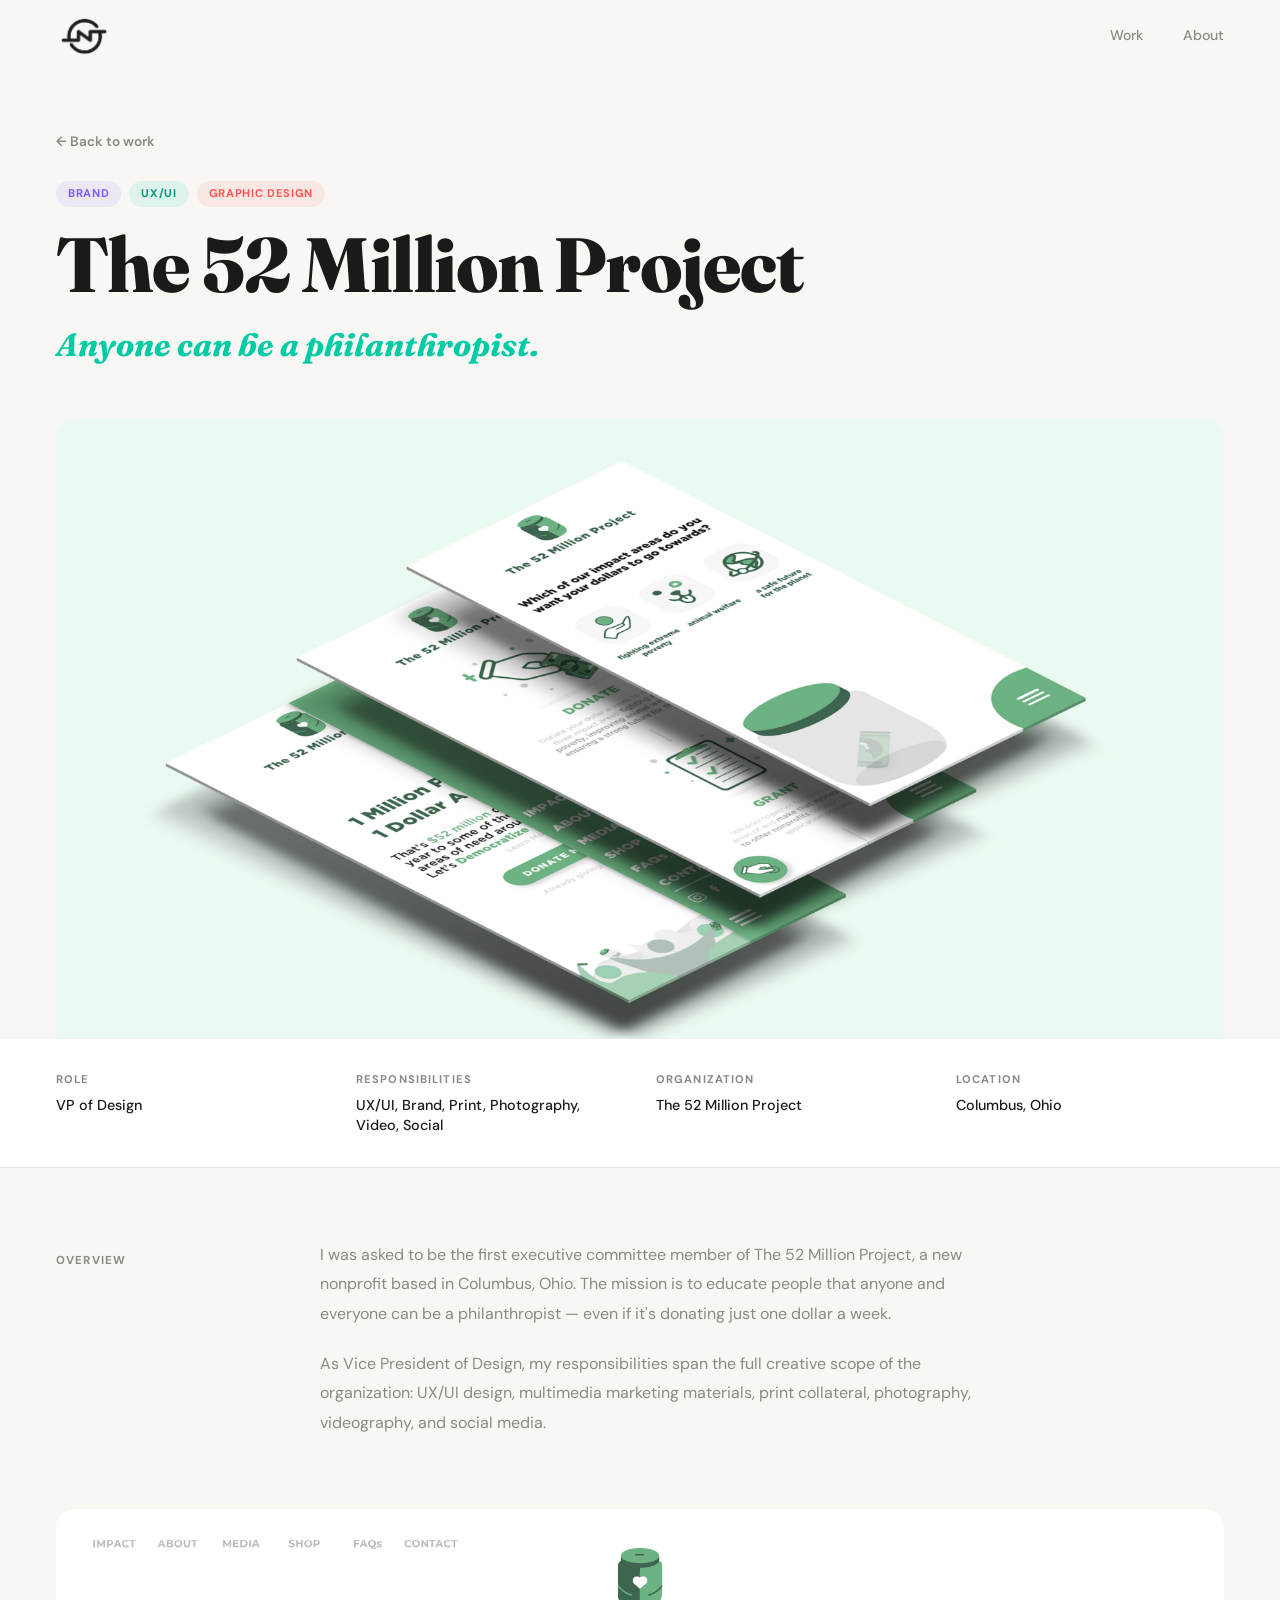
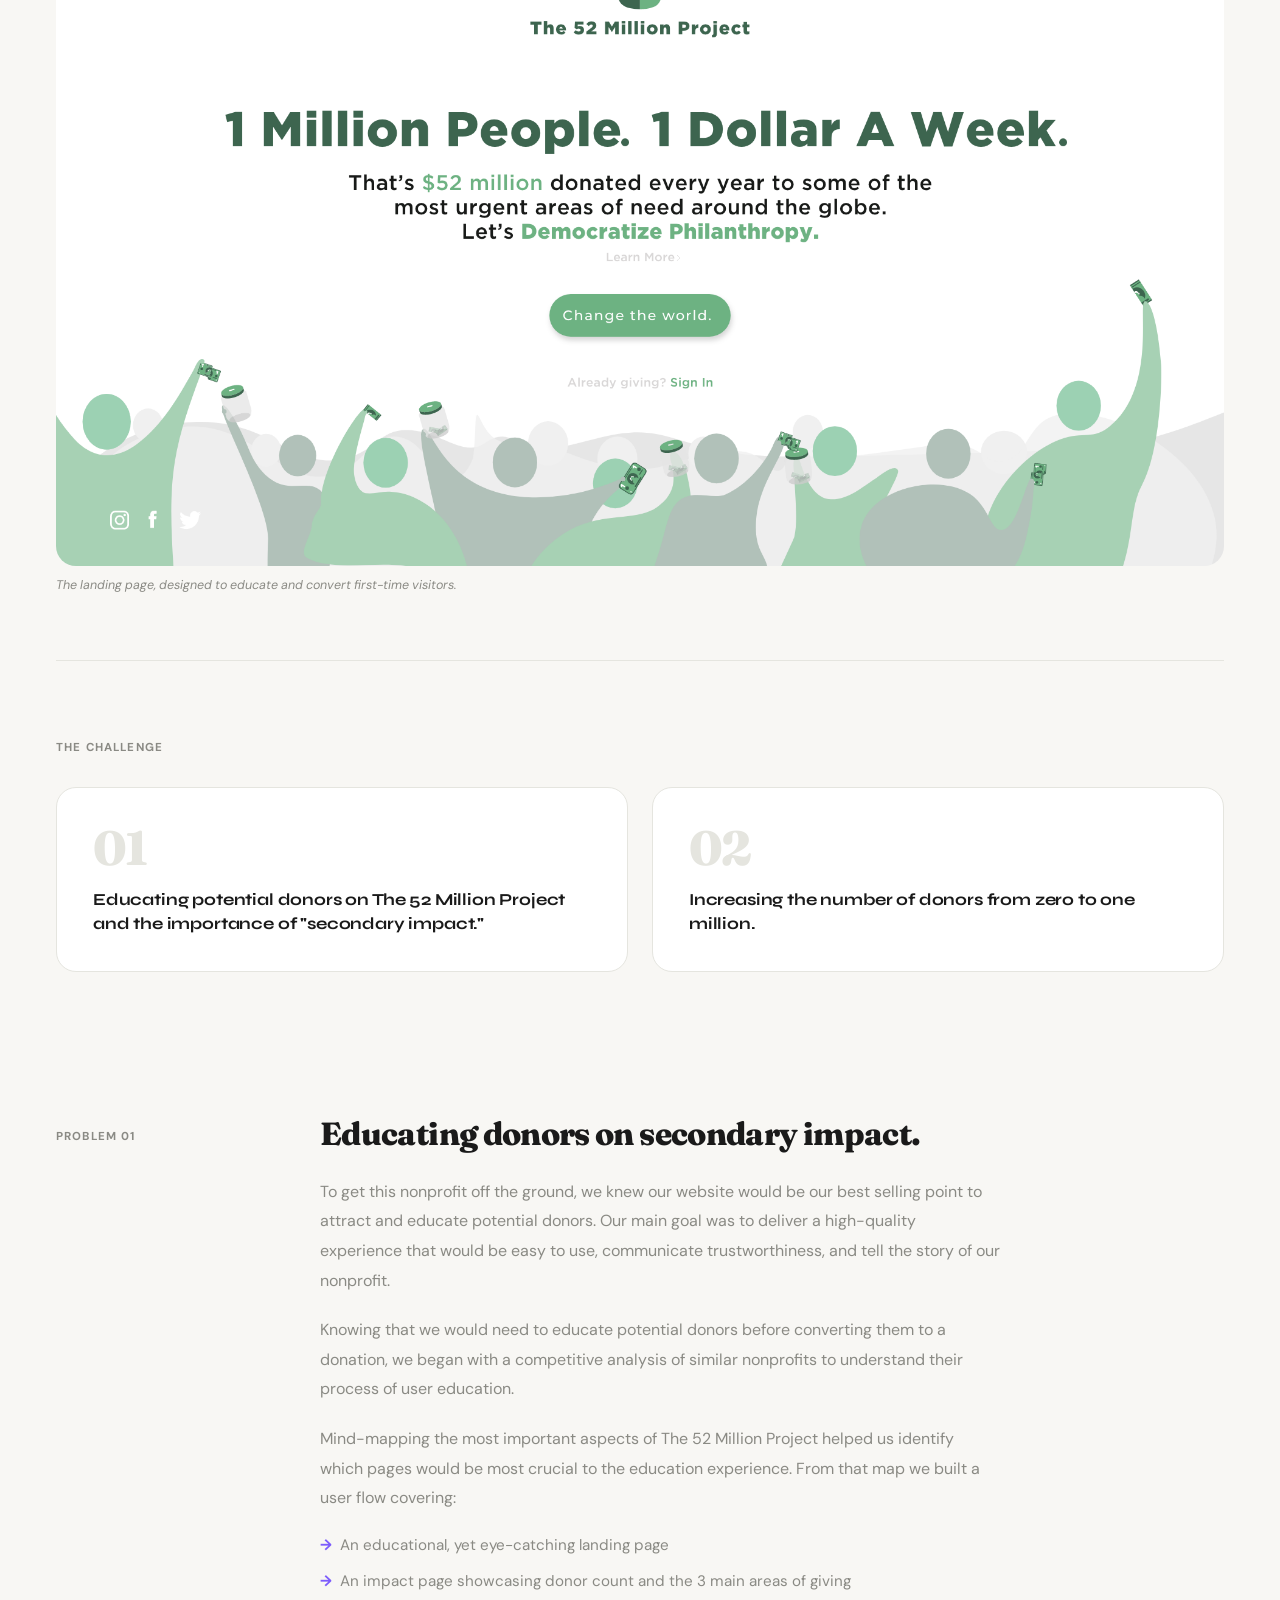
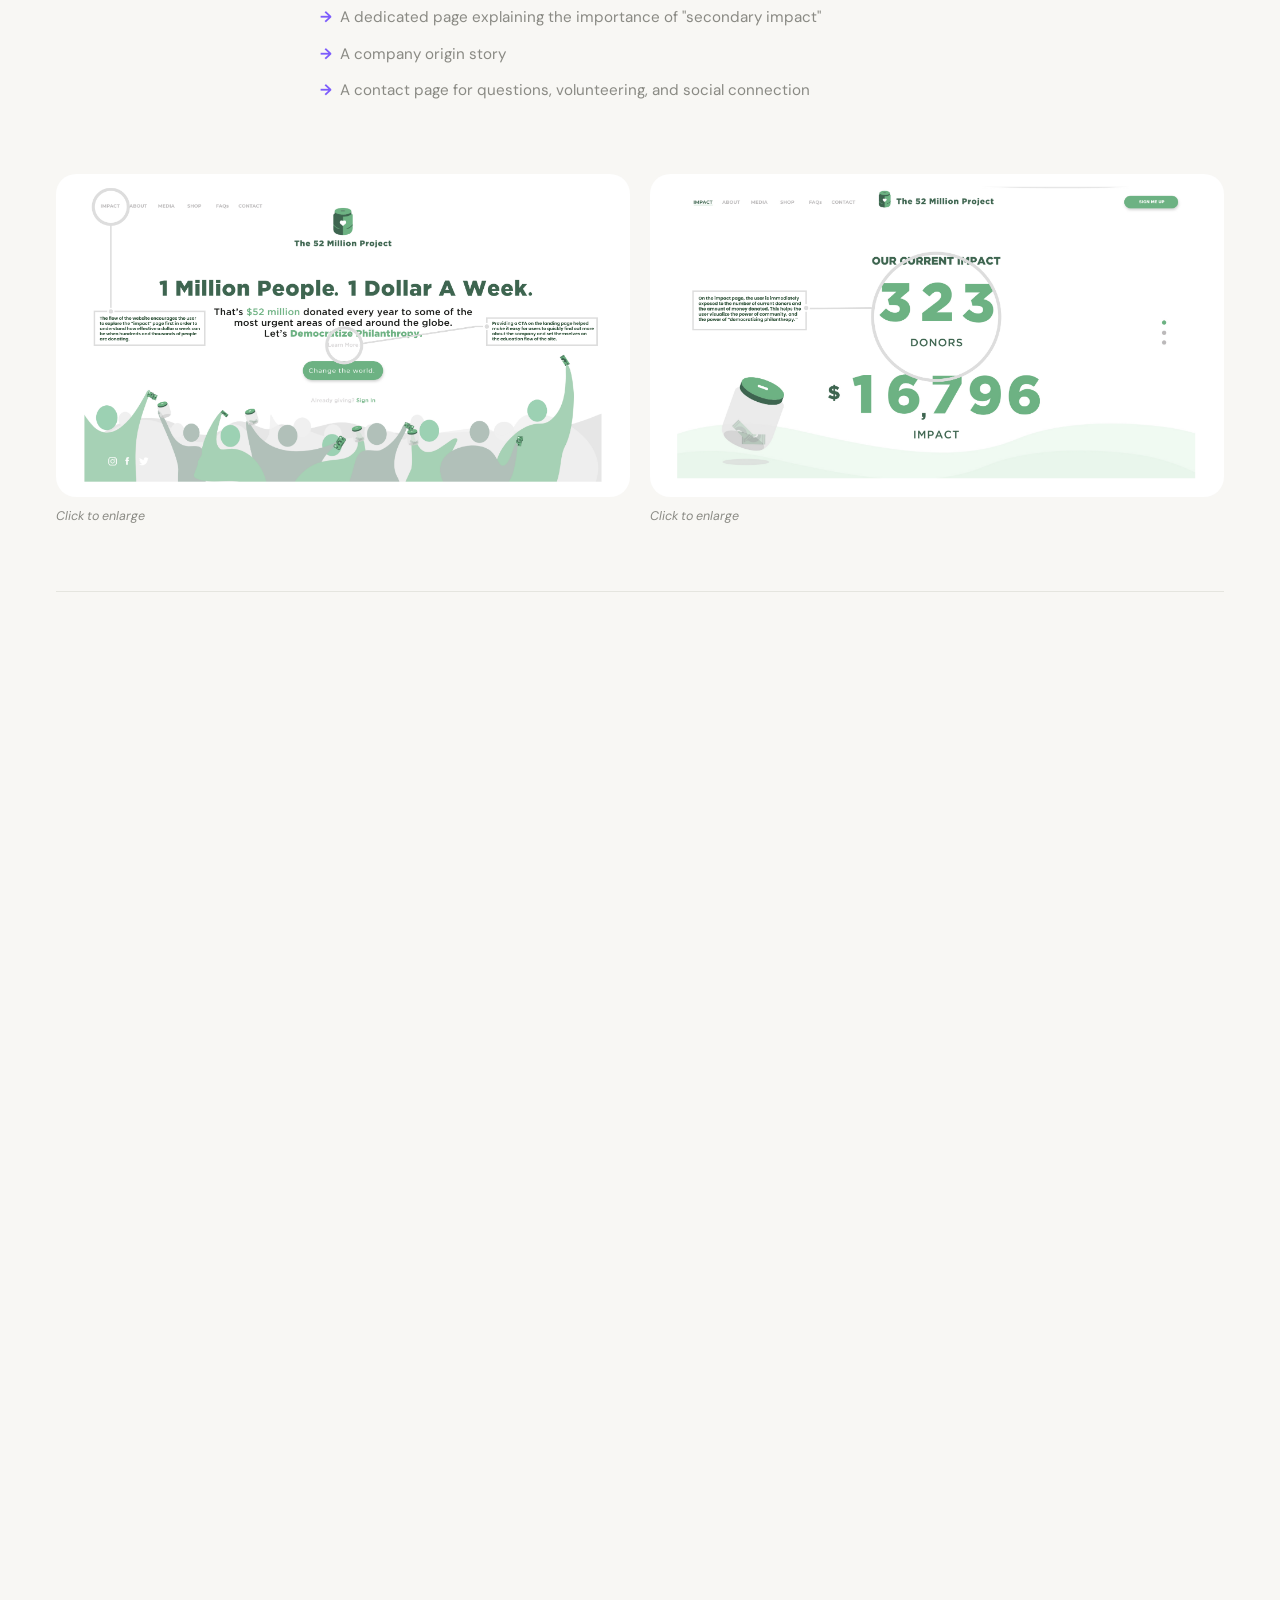
==== 52-million-project.html @ 4efad383 "Initial portfolio commit Co-Authored-By: Claude Sonnet 4.6 <noreply@anthropic.com>" ====
<!DOCTYPE html>
<html lang="en">
<head>
  <meta charset="UTF-8">
  <meta name="viewport" content="width=device-width, initial-scale=1.0">
  <title>The 52 Million Project — Nick Stewart</title>
  <link rel="preconnect" href="https://fonts.googleapis.com">
  <link rel="preconnect" href="https://fonts.gstatic.com" crossorigin>
  <link href="https://fonts.googleapis.com/css2?family=Fraunces:ital,opsz,wght@0,9..144,700;0,9..144,800;1,9..144,700;1,9..144,800&family=Syne:wght@400;600;700;800&family=DM+Sans:ital,opsz,wght@0,9..40,300;0,9..40,400;0,9..40,500;1,9..40,300&display=swap" rel="stylesheet">
  <link rel="stylesheet" href="style.css">
  <link rel="stylesheet" href="case-study.css">
</head>
<body>

  <!-- Navigation -->
  <nav class="nav" id="nav">
    <a href="index.html" class="nav-logo">
      <img src="images/logo.png" alt="Nick Stewart" class="nav-logo-img">
    </a>
    <div class="nav-links">
      <a href="index.html" class="nav-link">Work</a>
      <a href="about.html" class="nav-link">About</a>
    </div>
  </nav>

  <!-- Case Study Hero -->
  <section class="cs-hero">
    <div class="cs-hero-content reveal">
      <a href="index.html" class="cs-back">← Back to work</a>
      <div class="cs-tags">
        <span class="project-tag tag-purple">Brand</span>
        <span class="project-tag tag-mint">UX/UI</span>
        <span class="project-tag tag-coral">Graphic Design</span>
      </div>
      <h1 class="cs-title">The 52 Million Project</h1>
      <p class="cs-tagline">Anyone can be a philanthropist.</p>
    </div>
    <div class="cs-cover reveal">
      <img src="images/PerspectiveMockup52.jpg" alt="The 52 Million Project" class="cs-cover-img">
    </div>
  </section>

  <!-- Project Meta -->
  <section class="cs-meta reveal">
    <div class="cs-meta-grid">
      <div class="cs-meta-item">
        <span class="cs-meta-label">Role</span>
        <span class="cs-meta-value">VP of Design</span>
      </div>
      <div class="cs-meta-item">
        <span class="cs-meta-label">Responsibilities</span>
        <span class="cs-meta-value">UX/UI, Brand, Print, Photography, Video, Social</span>
      </div>
      <div class="cs-meta-item">
        <span class="cs-meta-label">Organization</span>
        <span class="cs-meta-value">The 52 Million Project</span>
      </div>
      <div class="cs-meta-item">
        <span class="cs-meta-label">Location</span>
        <span class="cs-meta-value">Columbus, Ohio</span>
      </div>
    </div>
  </section>

  <!-- Overview -->
  <section class="cs-section reveal">
    <div class="cs-section-inner cs-two-col">
      <div class="cs-col-label">
        <span class="cs-label">Overview</span>
      </div>
      <div class="cs-col-content">
        <p class="cs-body">
          I was asked to be the first executive committee member of The 52 Million Project, a new nonprofit based in Columbus, Ohio. The mission is to educate people that anyone and everyone can be a philanthropist — even if it's donating just one dollar a week.
        </p>
        <p class="cs-body">
          As Vice President of Design, my responsibilities span the full creative scope of the organization: UX/UI design, multimedia marketing materials, print collateral, photography, videography, and social media.
        </p>
      </div>
    </div>
  </section>

  <!-- Website landing page — full width -->
  <div class="cs-img-full reveal">
    <img src="images/52MPImages/LandingPage.png" alt="52 Million Project landing page">
    <p class="cs-img-caption">The landing page, designed to educate and convert first-time visitors.</p>
  </div>

  <div class="cs-divider"></div>

  <!-- The Challenge -->
  <section class="cs-section reveal">
    <div class="cs-section-inner">
      <span class="cs-label">The Challenge</span>
      <div class="cs-problems-grid">
        <div class="cs-problem-card">
          <span class="cs-problem-number">01</span>
          <h3 class="cs-problem-title">Educating potential donors on The 52 Million Project and the importance of "secondary impact."</h3>
        </div>
        <div class="cs-problem-card">
          <span class="cs-problem-number">02</span>
          <h3 class="cs-problem-title">Increasing the number of donors from zero to one million.</h3>
        </div>
      </div>
    </div>
  </section>

  <!-- Problem 01 -->
  <section class="cs-section reveal">
    <div class="cs-section-inner cs-two-col">
      <div class="cs-col-label">
        <span class="cs-label">Problem 01</span>
      </div>
      <div class="cs-col-content">
        <h2 class="cs-section-title">Educating donors on secondary impact.</h2>
        <p class="cs-body">
          To get this nonprofit off the ground, we knew our website would be our best selling point to attract and educate potential donors. Our main goal was to deliver a high-quality experience that would be easy to use, communicate trustworthiness, and tell the story of our nonprofit.
        </p>
        <p class="cs-body">
          Knowing that we would need to educate potential donors before converting them to a donation, we began with a competitive analysis of similar nonprofits to understand their process of user education.
        </p>
        <p class="cs-body">
          Mind-mapping the most important aspects of The 52 Million Project helped us identify which pages would be most crucial to the education experience. From that map we built a user flow covering:
        </p>
        <ul class="cs-list">
          <li>An educational, yet eye-catching landing page</li>
          <li>An impact page showcasing donor count and the 3 main areas of giving</li>
          <li>A dedicated page explaining the importance of "secondary impact"</li>
          <li>A company origin story</li>
          <li>A contact page for questions, volunteering, and social connection</li>
        </ul>
      </div>
    </div>
  </section>

  <!-- Problem 01 images — two up -->
  <div class="cs-img-two reveal">
    <div class="cs-img-wrap">
      <img src="images/52MPImages/Education-44.jpg" alt="Education page" class="zoomable">
      <p class="cs-img-caption">Click to enlarge</p>
    </div>
    <div class="cs-img-wrap">
      <img src="images/52MPImages/ImpactPageExplanation-45.jpg" alt="Impact page explanation" class="zoomable">
      <p class="cs-img-caption">Click to enlarge</p>
    </div>
  </div>

  <!-- Lightbox -->
  <div class="lightbox" id="lightbox">
    <button class="lightbox-close" id="lightboxClose">✕</button>
    <img class="lightbox-img" id="lightboxImg" src="" alt="">
  </div>

  <div class="cs-divider"></div>

  <!-- Problem 02 -->
  <section class="cs-section reveal">
    <div class="cs-section-inner cs-two-col">
      <div class="cs-col-label">
        <span class="cs-label">Problem 02</span>
      </div>
      <div class="cs-col-content">
        <h2 class="cs-section-title">Converting visitors into donors.</h2>
        <p class="cs-body">
          The main goal of The 52 Million Project is to have 1 million people donate $1 a week. With 0 donors and 52 million to go, the process of converting visitors had to be simple, quick, and painless.
        </p>
        <p class="cs-body">
          To ensure users always knew how to donate, we created a persistent call-to-action present on every page — keeping users one click or tap away from the donation flow at all times.
        </p>
        <p class="cs-body">
          Using prototypes I created in Adobe XD as a guide, the website was built in Webflow by our partner developer. Throughout the build, I worked closely with the developer — conducting periodic testing to confirm functionality and ensure the finished site stayed true to our vision and resembled the prototype as closely as possible.
        </p>
      </div>
    </div>
  </section>

  <!-- Mobile screens — three up -->
  <div class="cs-img-three reveal">
    <div class="cs-img-wrap">
      <img src="images/52MPImages/iPhone%20X-XS%20%E2%80%93%2018.png" alt="Mobile screen">
    </div>
    <div class="cs-img-wrap">
      <img src="images/52MPImages/iPhone%20X-XS%20%E2%80%93%2024.png" alt="Mobile screen">
    </div>
    <div class="cs-img-wrap">
      <img src="images/52MPImages/iPhone%20X-XS%20%E2%80%93%2028.png" alt="Mobile screen">
    </div>
  </div>

  <div class="cs-divider"></div>

  <!-- Social Media Section -->
  <section class="cs-section reveal">
    <div class="cs-section-inner cs-two-col">
      <div class="cs-col-label">
        <span class="cs-label">Social Media</span>
      </div>
      <div class="cs-col-content">
        <h2 class="cs-section-title">Building a brand presence.</h2>
        <p class="cs-body">
          Beyond the website, I developed a consistent visual language across all social media channels — creating graphics, photography direction, and templated posts that reinforced the mission and kept the brand recognizable across every touchpoint.
        </p>
      </div>
    </div>
  </section>

  <!-- Social grid -->
  <div class="cs-img-social reveal">
    <div class="cs-img-wrap"><img src="images/52MPImages/52MP%20Social-02.jpg" alt="Social post"></div>
    <div class="cs-img-wrap"><img src="images/52MPImages/52MP%20Social-03.jpg" alt="Social post"></div>
    <div class="cs-img-wrap"><img src="images/52MPImages/52MP%20Social-04.jpg" alt="Social post"></div>
    <div class="cs-img-wrap"><img src="images/52MPImages/52MP%20Social-05.jpg" alt="Social post"></div>
    <div class="cs-img-wrap"><img src="images/52MPImages/Social%20Graphics-32.jpg" alt="Social graphic"></div>
    <div class="cs-img-wrap"><img src="images/52MPImages/Social%20Graphics-33.jpg" alt="Social graphic"></div>
    <div class="cs-img-wrap"><img src="images/52MPImages/SocialPosts-39.jpg" alt="Social post"></div>
    <div class="cs-img-wrap"><img src="images/52MPImages/SocialPosts-40.jpg" alt="Social post"></div>
    <div class="cs-img-wrap"><img src="images/52MPImages/SocialMedia-49.jpg" alt="Social media"></div>
  </div>

  <!-- Next Project -->
  <section class="cs-next reveal">
    <span class="cs-label">Next Project</span>
    <a href="index.html" class="cs-next-link">
      Back to all work <span class="cs-next-arrow">→</span>
    </a>
  </section>

  <script src="script.js"></script>
  <script>
    const lightbox = document.getElementById('lightbox');
    const lightboxImg = document.getElementById('lightboxImg');

    document.querySelectorAll('.zoomable').forEach(img => {
      img.addEventListener('click', () => {
        lightboxImg.src = img.src;
        lightboxImg.alt = img.alt;
        lightbox.classList.add('active');
        document.body.style.overflow = 'hidden';
      });
    });

    function closeLightbox() {
      lightbox.classList.remove('active');
      document.body.style.overflow = '';
    }

    document.getElementById('lightboxClose').addEventListener('click', closeLightbox);
    lightbox.addEventListener('click', (e) => {
      if (e.target === lightbox) closeLightbox();
    });
    document.addEventListener('keydown', (e) => {
      if (e.key === 'Escape') closeLightbox();
    });
  </script>
</body>
</html>
---- style.css ----
/* ===========================
   DESIGN TOKENS
=========================== */
:root {
  --bg: #F8F7F4;
  --surface: #FFFFFF;
  --text: #1A1A1A;
  --text-muted: #8A8A84;
  --coral: #FF5757;
  --purple: #7C5CFC;
  --mint: #00CBA4;
  --yellow: #FFD93D;
  --border: #E5E5DF;

  --font-display: 'Syne', sans-serif;
  --font-body: 'DM Sans', sans-serif;

  --radius: 20px;
  --radius-sm: 10px;
  --nav-height: 72px;
  --transition: 0.3s cubic-bezier(0.4, 0, 0.2, 1);
}

/* ===========================
   RESET & BASE
=========================== */
*, *::before, *::after {
  box-sizing: border-box;
  margin: 0;
  padding: 0;
}

html { scroll-behavior: smooth; }

body {
  font-family: var(--font-body);
  background: var(--bg);
  color: var(--text);
  line-height: 1.6;
  -webkit-font-smoothing: antialiased;
}

a { text-decoration: none; color: inherit; }

/* ===========================
   NAVIGATION
=========================== */
.nav {
  position: fixed;
  top: 0;
  left: 0;
  right: 0;
  height: var(--nav-height);
  display: flex;
  align-items: center;
  justify-content: space-between;
  padding: 0 56px;
  z-index: 100;
  transition: var(--transition);
}

.nav.scrolled {
  background: rgba(248, 247, 244, 0.92);
  backdrop-filter: blur(12px);
  -webkit-backdrop-filter: blur(12px);
  border-bottom: 1px solid var(--border);
}

.nav-logo {
  display: flex;
  align-items: center;
  transition: opacity var(--transition);
}

.nav-logo:hover { opacity: 0.75; }

.nav-logo-img {
  height: 48px;
  width: auto;
  display: block;
}

.nav-links { display: flex; gap: 40px; }

.nav-link {
  font-size: 0.88rem;
  font-weight: 500;
  color: var(--text-muted);
  transition: color var(--transition);
  position: relative;
  padding-bottom: 2px;
}

.nav-link::after {
  content: '';
  position: absolute;
  bottom: -4px;
  left: 0;
  width: 0;
  height: 2px;
  background: var(--purple);
  border-radius: 2px;
  transition: width var(--transition);
}

.nav-link:hover,
.nav-link.active { color: var(--text); }

.nav-link:hover::after,
.nav-link.active::after { width: 100%; }

/* ===========================
   HERO — INDEX
=========================== */
.hero {
  min-height: 100vh;
  display: flex;
  flex-direction: column;
  justify-content: center;
  padding: calc(var(--nav-height) + 48px) 56px 80px;
  max-width: 1280px;
  margin: 0 auto;
}

.hero-badge {
  display: inline-flex;
  align-items: center;
  gap: 8px;
  font-size: 0.82rem;
  font-weight: 500;
  color: var(--text-muted);
  margin-bottom: 36px;
  padding: 8px 18px;
  background: var(--surface);
  border: 1px solid var(--border);
  border-radius: 100px;
  width: fit-content;
}

.badge-dot {
  width: 8px;
  height: 8px;
  border-radius: 50%;
  background: var(--mint);
  box-shadow: 0 0 0 3px rgba(0, 203, 164, 0.2);
  animation: pulse-dot 2.5s ease-in-out infinite;
}

@keyframes pulse-dot {
  0%, 100% { box-shadow: 0 0 0 3px rgba(0, 203, 164, 0.2); }
  50% { box-shadow: 0 0 0 7px rgba(0, 203, 164, 0.08); }
}

.hero-title {
  font-family: 'Fraunces', serif;
  font-size: clamp(58px, 9.5vw, 128px);
  font-weight: 800;
  line-height: 1.0;
  letter-spacing: 0.01em;
  margin-bottom: 32px;
}

.hero-title em {
  font-style: italic;
}

.hero-title .highlight,
.about-title .highlight {
  position: relative;
  display: inline-block;
  background: linear-gradient(90deg, #FF5757, #FF9500, #FFD93D, #00CBA4, #7C5CFC, #FF5757);
  -webkit-background-clip: text;
  -webkit-text-fill-color: transparent;
  background-clip: text;
}

.hero-title .highlight::after,
.about-title .highlight::after {
  content: '';
  position: absolute;
  bottom: 0;
  left: -6px;
  right: -6px;
  height: 32%;
  background: rgba(255, 255, 255, 0.55);
  z-index: 1;
  border-radius: 3px;
}

.hero-sub {
  font-size: clamp(1.05rem, 1.6vw, 1.3rem);
  color: var(--text-muted);
  font-weight: 500;
  line-height: 1.7;
  margin-bottom: 52px;
  max-width: 440px;
}

.hero-cta {
  display: inline-flex;
  align-items: center;
  gap: 10px;
  font-size: 0.95rem;
  font-weight: 600;
  color: var(--text);
  padding: 15px 32px;
  background: var(--surface);
  border: 1.5px solid var(--border);
  border-radius: 100px;
  transition: all var(--transition);
  width: fit-content;
}

.hero-cta:hover {
  background: var(--text);
  color: var(--bg);
  border-color: var(--text);
  transform: translateY(-2px);
  box-shadow: 0 12px 32px rgba(26, 26, 26, 0.15);
}

/* ===========================
   WORK SECTION
=========================== */
.work {
  padding: 40px 56px 120px;
  max-width: 1280px;
  margin: 0 auto;
}

.section-header {
  display: flex;
  align-items: center;
  justify-content: space-between;
  margin-bottom: 48px;
  flex-wrap: wrap;
  gap: 20px;
}

.section-title {
  font-family: var(--font-display);
  font-size: 1.9rem;
  font-weight: 700;
  letter-spacing: -0.025em;
}

.filter-tabs { display: flex; gap: 8px; flex-wrap: wrap; }

.filter-btn {
  padding: 7px 20px;
  border: 1.5px solid var(--border);
  border-radius: 100px;
  background: none;
  font-family: var(--font-body);
  font-size: 0.82rem;
  font-weight: 500;
  color: var(--text-muted);
  cursor: pointer;
  transition: all var(--transition);
}

.filter-btn:hover {
  border-color: var(--text);
  color: var(--text);
}

.filter-btn.active {
  background: var(--text);
  border-color: var(--text);
  color: var(--bg);
}

/* ===========================
   PROJECT GRID
=========================== */
.projects-grid {
  display: grid;
  grid-template-columns: repeat(12, 1fr);
  gap: 24px;
}

.project-card {
  grid-column: span 5;
  border-radius: var(--radius);
  overflow: hidden;
  background: var(--surface);
  border: 1px solid var(--border);
  cursor: pointer;
  transition: transform var(--transition), box-shadow var(--transition);
}

.project-card.featured { grid-column: span 7; }

.project-card:nth-child(4) { grid-column: span 7; }
.project-card:nth-child(3) { grid-column: span 5; }

.project-card:hover {
  transform: translateY(-6px);
  box-shadow: 0 20px 56px rgba(0, 0, 0, 0.09);
}

.project-img {
  width: 100%;
  aspect-ratio: 16 / 10;
  display: flex;
  align-items: center;
  justify-content: center;
  overflow: hidden;
  position: relative;
}

.project-card.featured .project-img,
.project-card:nth-child(4) .project-img { aspect-ratio: 16 / 9; }

.project-placeholder-text {
  font-family: var(--font-display);
  font-weight: 700;
  font-size: 1.2rem;
  color: rgba(255, 255, 255, 0.35);
  letter-spacing: -0.02em;
  user-select: none;
}

.project-info { padding: 24px 28px 28px; }

.project-meta {
  display: flex;
  align-items: center;
  justify-content: space-between;
  margin-bottom: 12px;
}

.project-tag {
  font-size: 0.7rem;
  font-weight: 700;
  letter-spacing: 0.06em;
  text-transform: uppercase;
  padding: 4px 12px;
  border-radius: 100px;
}

.tag-purple { background: rgba(124, 92, 252, 0.1); color: var(--purple); }
.tag-mint   { background: rgba(0, 203, 164, 0.1);  color: #009977; }
.tag-coral  { background: rgba(255, 87, 87, 0.1);  color: var(--coral); }
.tag-yellow { background: rgba(255, 217, 61, 0.15); color: #9A7000; }

.project-tags { display: flex; gap: 6px; flex-wrap: wrap; }

.project-img-link { display: block; }
.project-img-link .project-img { transition: opacity var(--transition); }
.project-img-link:hover .project-img { opacity: 0.92; }

.project-year {
  font-size: 0.78rem;
  color: var(--text-muted);
}

.project-title {
  font-family: var(--font-display);
  font-size: 1.1rem;
  font-weight: 700;
  letter-spacing: -0.02em;
  margin-bottom: 8px;
  line-height: 1.3;
}

.project-desc {
  font-size: 0.88rem;
  color: var(--text-muted);
  line-height: 1.65;
  margin-bottom: 20px;
}

.project-link {
  font-size: 0.82rem;
  font-weight: 700;
  color: var(--purple);
  letter-spacing: 0.01em;
  transition: letter-spacing var(--transition);
}

.project-card:hover .project-link { letter-spacing: 0.04em; }

/* Hidden cards */
.project-card.hidden {
  display: none;
}

/* ===========================
   INDEX FOOTER
=========================== */
.footer {
  text-align: center;
  padding: 80px 56px 100px;
  border-top: 1px solid var(--border);
}

.footer-text {
  font-family: var(--font-display);
  font-size: clamp(28px, 4vw, 52px);
  font-weight: 800;
  letter-spacing: -0.03em;
  margin-bottom: 28px;
}

.footer-cta {
  display: inline-flex;
  align-items: center;
  gap: 8px;
  font-size: 0.95rem;
  font-weight: 600;
  color: var(--bg);
  background: var(--text);
  padding: 16px 36px;
  border-radius: 100px;
  transition: all var(--transition);
}

.footer-cta:hover {
  background: var(--purple);
  transform: translateY(-2px);
  box-shadow: 0 12px 32px rgba(124, 92, 252, 0.28);
}

/* ===========================
   ABOUT PAGE — HERO
=========================== */
.about-hero {
  min-height: 100vh;
  display: grid;
  grid-template-columns: 1fr 1fr;
  align-items: center;
  gap: 64px;
  padding: calc(var(--nav-height) + 48px) 56px 80px;
  max-width: 1280px;
  margin: 0 auto;
}

.about-greeting {
  display: inline-block;
  font-size: 0.82rem;
  font-weight: 600;
  letter-spacing: 0.1em;
  text-transform: uppercase;
  color: var(--purple);
  margin-bottom: 20px;
}

.about-title {
  font-family: 'Fraunces', serif;
  font-size: clamp(40px, 5.5vw, 72px);
  font-weight: 800;
  line-height: 1.05;
  letter-spacing: 0.01em;
  margin-bottom: 28px;
}

.about-title em {
  font-style: italic;
}

.about-bio {
  font-size: 1.05rem;
  color: var(--text-muted);
  line-height: 1.8;
  font-weight: 300;
  max-width: 480px;
  margin-bottom: 36px;
}

.about-bio strong { color: var(--text); font-weight: 500; }

.about-cta-group { display: flex; gap: 12px; flex-wrap: wrap; }

.btn-primary {
  display: inline-flex;
  align-items: center;
  gap: 8px;
  padding: 14px 30px;
  background: var(--text);
  color: var(--bg);
  border-radius: 100px;
  font-size: 0.9rem;
  font-weight: 600;
  transition: all var(--transition);
}

.btn-primary:hover {
  background: var(--purple);
  transform: translateY(-2px);
  box-shadow: 0 10px 28px rgba(124, 92, 252, 0.28);
}

.btn-secondary {
  display: inline-flex;
  align-items: center;
  gap: 8px;
  padding: 14px 30px;
  background: none;
  color: var(--text);
  border: 1.5px solid var(--border);
  border-radius: 100px;
  font-size: 0.9rem;
  font-weight: 600;
  transition: all var(--transition);
}

.btn-secondary:hover {
  border-color: var(--text);
  transform: translateY(-2px);
}

/* Photo */
.about-photo-wrap {
  display: flex;
  justify-content: center;
  align-items: center;
}

.photo-frame {
  width: 100%;
  max-width: 420px;
  aspect-ratio: 4 / 5;
  border-radius: 28px;
  background: linear-gradient(135deg, #7C5CFC 0%, #FF5757 50%, #FFD93D 100%);
  display: flex;
  align-items: flex-end;
  justify-content: center;
  overflow: hidden;
  position: relative;
}

.headshot-img {
  width: 100%;
  height: 100%;
  object-fit: cover;
  object-position: top;
  display: block;
}

/* ===========================
   ABOUT — DETAILS
=========================== */
.about-details {
  padding: 0 56px 80px;
  max-width: 1280px;
  margin: 0 auto;
  display: grid;
  grid-template-columns: 1fr 1fr;
  gap: 64px;
  align-items: start;
}

.about-section-label {
  font-size: 0.75rem;
  font-weight: 700;
  letter-spacing: 0.1em;
  text-transform: uppercase;
  color: var(--text-muted);
  margin-bottom: 24px;
}

.skill-group { margin-bottom: 32px; }

.skill-group-name {
  font-family: var(--font-display);
  font-size: 0.9rem;
  font-weight: 700;
  margin-bottom: 12px;
  letter-spacing: -0.01em;
}

.skill-tags {
  display: flex;
  flex-wrap: wrap;
  gap: 8px;
}

.skill-tag {
  padding: 6px 14px;
  background: var(--surface);
  border: 1px solid var(--border);
  border-radius: 100px;
  font-size: 0.82rem;
  font-weight: 500;
  color: var(--text-muted);
  transition: all var(--transition);
}

.skill-tag:hover {
  border-color: var(--purple);
  color: var(--purple);
  background: rgba(124, 92, 252, 0.06);
}

/* Stats */
.stats-grid {
  display: grid;
  grid-template-columns: 1fr 1fr;
  gap: 16px;
  margin-bottom: 40px;
}

.stat-card {
  background: var(--surface);
  border: 1px solid var(--border);
  border-radius: var(--radius-sm);
  padding: 20px 22px;
}

.stat-number {
  font-family: var(--font-display);
  font-size: 2.2rem;
  font-weight: 800;
  letter-spacing: -0.04em;
  line-height: 1;
  margin-bottom: 4px;
}

.stat-label {
  font-size: 0.78rem;
  color: var(--text-muted);
  font-weight: 400;
}

.stat-card:nth-child(1) .stat-number { color: var(--purple); }
.stat-card:nth-child(2) .stat-number { color: var(--coral); }
.stat-card:nth-child(3) .stat-number { color: var(--mint); }
.stat-card:nth-child(4) .stat-number { color: #9A7000; }

/* ===========================
   CONTACT SECTION
=========================== */
.contact-section {
  padding: 80px 56px 100px;
  max-width: 1280px;
  margin: 0 auto;
  border-top: 1px solid var(--border);
}

.contact-inner {
  display: grid;
  grid-template-columns: 1fr 1fr;
  gap: 64px;
  align-items: center;
}

.contact-heading {
  font-family: var(--font-display);
  font-size: clamp(36px, 5vw, 64px);
  font-weight: 800;
  letter-spacing: -0.03em;
  line-height: 1.05;
  margin-bottom: 16px;
}

.contact-heading em {
  font-style: italic;
  color: var(--mint);
}

.contact-sub {
  font-size: 1rem;
  color: var(--text-muted);
  line-height: 1.7;
  font-weight: 300;
}

.contact-links { display: flex; flex-direction: column; gap: 12px; }

.contact-link {
  display: flex;
  align-items: center;
  justify-content: space-between;
  padding: 18px 24px;
  background: var(--surface);
  border: 1px solid var(--border);
  border-radius: var(--radius-sm);
  transition: all var(--transition);
}

.contact-link:hover {
  border-color: transparent;
  background: var(--text);
  color: var(--bg);
  transform: translateX(4px);
}

.contact-link-label { font-weight: 500; font-size: 0.9rem; }
.contact-link-value { font-size: 0.85rem; color: var(--text-muted); }
.contact-link:hover .contact-link-value { color: rgba(248, 247, 244, 0.6); }
.contact-link-arrow { font-size: 1rem; transition: transform var(--transition); }
.contact-link:hover .contact-link-arrow { transform: translate(3px, -3px); }

/* ===========================
   SCROLL REVEAL
=========================== */
.reveal {
  opacity: 0;
  transform: translateY(28px);
  transition: opacity 0.65s cubic-bezier(0.4, 0, 0.2, 1),
              transform 0.65s cubic-bezier(0.4, 0, 0.2, 1);
}

.reveal.visible {
  opacity: 1;
  transform: translateY(0);
}

/* ===========================
   RESPONSIVE
=========================== */
@media (max-width: 960px) {
  .nav { padding: 0 28px; }

  .hero { padding: calc(var(--nav-height) + 32px) 28px 60px; }
  .work { padding: 40px 28px 80px; }

  .projects-grid { grid-template-columns: 1fr; gap: 16px; }
  .project-card,
  .project-card.featured,
  .project-card:nth-child(3),
  .project-card:nth-child(4) { grid-column: span 1; }

  .about-hero {
    grid-template-columns: 1fr;
    gap: 40px;
    padding: calc(var(--nav-height) + 32px) 28px 60px;
  }

  .about-photo-wrap { order: -1; }
  .photo-frame { max-width: 280px; aspect-ratio: 1; }

  .about-details {
    grid-template-columns: 1fr;
    gap: 48px;
    padding: 0 28px 60px;
  }

  .contact-section { padding: 60px 28px 80px; }
  .contact-inner { grid-template-columns: 1fr; gap: 40px; }

  .footer { padding: 60px 28px 80px; }
}

@media (max-width: 600px) {
  .hero-title { font-size: 44px; }
  .about-title { font-size: 36px; }
  .section-header { flex-direction: column; align-items: flex-start; }
  .stats-grid { grid-template-columns: 1fr 1fr; }
}
---- case-study.css ----
/* ===========================
   CASE STUDY — HERO
=========================== */
.cs-hero {
  padding: calc(var(--nav-height) + 56px) 56px 0;
  max-width: 1280px;
  margin: 0 auto;
}

.cs-back {
  display: inline-block;
  font-size: 0.85rem;
  font-weight: 600;
  color: var(--text-muted);
  margin-bottom: 28px;
  transition: color var(--transition);
}

.cs-back:hover { color: var(--text); }

.cs-tags {
  display: flex;
  gap: 8px;
  flex-wrap: wrap;
  margin-bottom: 20px;
}

.cs-title {
  font-family: 'Fraunces', serif;
  font-size: clamp(40px, 6vw, 80px);
  font-weight: 800;
  letter-spacing: -0.02em;
  line-height: 1.0;
  margin-bottom: 16px;
}

.cs-tagline {
  font-family: 'Fraunces', serif;
  font-style: italic;
  font-size: clamp(1.2rem, 2.5vw, 2rem);
  color: var(--mint);
  font-weight: 700;
  margin-bottom: 48px;
}

.cs-cover {
  width: 100%;
  border-radius: var(--radius) var(--radius) 0 0;
  overflow: hidden;
  margin-top: 8px;
}

.cs-cover-img {
  width: 100%;
  max-height: 620px;
  object-fit: cover;
  display: block;
}

/* ===========================
   CASE STUDY — META BAR
=========================== */
.cs-meta {
  background: var(--surface);
  border-bottom: 1px solid var(--border);
  padding: 32px 56px;
}

.cs-meta-grid {
  max-width: 1280px;
  margin: 0 auto;
  display: grid;
  grid-template-columns: repeat(4, 1fr);
  gap: 32px;
}

.cs-meta-item {
  display: flex;
  flex-direction: column;
  gap: 6px;
}

.cs-meta-label {
  font-size: 0.7rem;
  font-weight: 700;
  letter-spacing: 0.1em;
  text-transform: uppercase;
  color: var(--text-muted);
}

.cs-meta-value {
  font-size: 0.9rem;
  font-weight: 500;
  color: var(--text);
  line-height: 1.4;
}

/* ===========================
   CASE STUDY — SECTIONS
=========================== */
.cs-section {
  padding: 72px 56px;
  max-width: 1280px;
  margin: 0 auto;
}

.cs-section-inner { width: 100%; }

.cs-two-col {
  display: grid;
  grid-template-columns: 200px 1fr;
  gap: 64px;
  align-items: start;
}

.cs-col-label { padding-top: 6px; }

.cs-label {
  font-size: 0.72rem;
  font-weight: 700;
  letter-spacing: 0.1em;
  text-transform: uppercase;
  color: var(--text-muted);
}

.cs-section-title {
  font-family: 'Fraunces', serif;
  font-size: clamp(1.4rem, 2.5vw, 2.2rem);
  font-weight: 800;
  letter-spacing: -0.02em;
  line-height: 1.15;
  margin-bottom: 24px;
}

.cs-body {
  font-size: 1rem;
  color: var(--text-muted);
  line-height: 1.85;
  font-weight: 400;
  margin-bottom: 20px;
  max-width: 680px;
}

.cs-body:last-child { margin-bottom: 0; }

.cs-list {
  list-style: none;
  padding: 0;
  margin: 0;
  display: flex;
  flex-direction: column;
  gap: 12px;
  max-width: 680px;
}

.cs-list li {
  font-size: 0.95rem;
  color: var(--text-muted);
  line-height: 1.6;
  padding-left: 20px;
  position: relative;
}

.cs-list li::before {
  content: '→';
  position: absolute;
  left: 0;
  color: var(--purple);
  font-weight: 700;
}

/* ===========================
   CASE STUDY — PROBLEMS GRID
=========================== */
.cs-problems-grid {
  display: grid;
  grid-template-columns: 1fr 1fr;
  gap: 24px;
  margin-top: 28px;
}

.cs-problem-card {
  background: var(--surface);
  border: 1px solid var(--border);
  border-radius: var(--radius);
  padding: 36px;
}

.cs-problem-number {
  font-family: 'Fraunces', serif;
  font-size: 3rem;
  font-weight: 800;
  color: var(--border);
  line-height: 1;
  display: block;
  margin-bottom: 16px;
  letter-spacing: -0.04em;
}

.cs-problem-title {
  font-family: var(--font-display);
  font-size: 1.05rem;
  font-weight: 700;
  line-height: 1.4;
  letter-spacing: -0.01em;
}

/* ===========================
   CASE STUDY — IMAGES
=========================== */
.cs-img {
  width: 100%;
  height: 100%;
  object-fit: cover;
  display: block;
  border-radius: var(--radius);
}

.cs-img-caption {
  font-size: 0.78rem;
  color: var(--text-muted);
  margin-top: 10px;
  font-style: italic;
}

/* Full-width image */
.cs-img-full {
  max-width: 1280px;
  margin: 0 auto;
  padding: 0 56px 64px;
  overflow: hidden;
}

.cs-img-full img {
  width: 100%;
  max-height: 680px;
  object-fit: cover;
  object-position: top;
  display: block;
  border-radius: var(--radius);
}

/* Two-up side by side */
.cs-img-two {
  max-width: 1280px;
  margin: 0 auto;
  padding: 0 56px 64px;
  display: grid;
  grid-template-columns: 1fr 1fr;
  gap: 20px;
}

.cs-img-two .cs-img { max-height: 480px; }

/* Three-up grid */
.cs-img-three {
  max-width: 1280px;
  margin: 0 auto;
  padding: 0 56px 64px;
  display: grid;
  grid-template-columns: repeat(3, 1fr);
  gap: 16px;
}

.cs-img-three .cs-img { max-height: 360px; }

/* Social grid — square tiles, 3 columns */
.cs-img-social {
  max-width: 1280px;
  margin: 0 auto;
  padding: 0 56px 64px;
  display: grid;
  grid-template-columns: repeat(3, 1fr);
  gap: 16px;
}

.cs-img-social .cs-img-wrap img {
  width: 100%;
  aspect-ratio: 1;
  object-fit: cover;
  display: block;
  border-radius: var(--radius-sm);
  transition: transform var(--transition), box-shadow var(--transition);
}

.cs-img-social .cs-img-wrap img:hover {
  transform: scale(1.02);
  box-shadow: 0 16px 40px rgba(0, 0, 0, 0.12);
}

/* Shared image wrapper */
.cs-img-wrap img {
  width: 100%;
  display: block;
  border-radius: var(--radius);
  object-fit: cover;
}

/* Hide placeholder slots where the image file doesn't exist yet */
.cs-img[src*="PLACEHOLDER"] {
  min-height: 220px;
  background: var(--surface);
  border: 2px dashed var(--border);
  border-radius: var(--radius);
  object-fit: none;
  opacity: 0;
  pointer-events: none;
}

/* ===========================
   LIGHTBOX
=========================== */
.zoomable {
  cursor: zoom-in;
  transition: transform var(--transition), box-shadow var(--transition);
}

.zoomable:hover {
  transform: scale(1.01);
  box-shadow: 0 16px 48px rgba(0, 0, 0, 0.12);
}

.lightbox {
  display: none;
  position: fixed;
  inset: 0;
  background: rgba(10, 10, 10, 0.92);
  z-index: 1000;
  align-items: center;
  justify-content: center;
  padding: 32px;
  cursor: zoom-out;
}

.lightbox.active { display: flex; }

.lightbox-img {
  max-width: 100%;
  max-height: 90vh;
  object-fit: contain;
  border-radius: var(--radius);
  box-shadow: 0 32px 80px rgba(0, 0, 0, 0.5);
  cursor: default;
}

.lightbox-close {
  position: fixed;
  top: 24px;
  right: 28px;
  background: rgba(255, 255, 255, 0.12);
  border: none;
  color: #fff;
  font-size: 1rem;
  width: 40px;
  height: 40px;
  border-radius: 50%;
  cursor: pointer;
  display: flex;
  align-items: center;
  justify-content: center;
  transition: background var(--transition);
}

.lightbox-close:hover { background: rgba(255, 255, 255, 0.24); }

/* ===========================
   CASE STUDY — DIVIDER
=========================== */
.cs-divider {
  height: 1px;
  background: var(--border);
  max-width: 1280px;
  margin: 0 56px;
}

/* ===========================
   CASE STUDY — NEXT
=========================== */
.cs-next {
  border-top: 1px solid var(--border);
  padding: 72px 56px;
  max-width: 1280px;
  margin: 0 auto;
  display: flex;
  flex-direction: column;
  gap: 16px;
}

.cs-next-link {
  font-family: 'Fraunces', serif;
  font-size: clamp(2rem, 4vw, 3.5rem);
  font-weight: 800;
  letter-spacing: -0.03em;
  color: var(--text);
  display: inline-flex;
  align-items: center;
  gap: 16px;
  transition: color var(--transition);
}

.cs-next-link:hover { color: var(--purple); }

.cs-next-arrow {
  transition: transform var(--transition);
}

.cs-next-link:hover .cs-next-arrow { transform: translateX(8px); }

/* ===========================
   RESPONSIVE
=========================== */
@media (max-width: 960px) {
  .cs-hero { padding: calc(var(--nav-height) + 32px) 28px 0; }
  .cs-meta { padding: 28px; }
  .cs-meta-grid { grid-template-columns: 1fr 1fr; gap: 24px; }
  .cs-section { padding: 48px 28px; }
  .cs-two-col { grid-template-columns: 1fr; gap: 24px; }
  .cs-problems-grid { grid-template-columns: 1fr; }
  .cs-divider { margin: 0 28px; }
  .cs-next { padding: 48px 28px; }
  .cs-img-full,
  .cs-img-two,
  .cs-img-three,
  .cs-img-social { padding: 0 28px 48px; }
  .cs-img-two { grid-template-columns: 1fr; }
  .cs-img-three { grid-template-columns: 1fr 1fr; }
  .cs-img-social { grid-template-columns: repeat(2, 1fr); }
}

@media (max-width: 600px) {
  .cs-meta-grid { grid-template-columns: 1fr 1fr; }
}
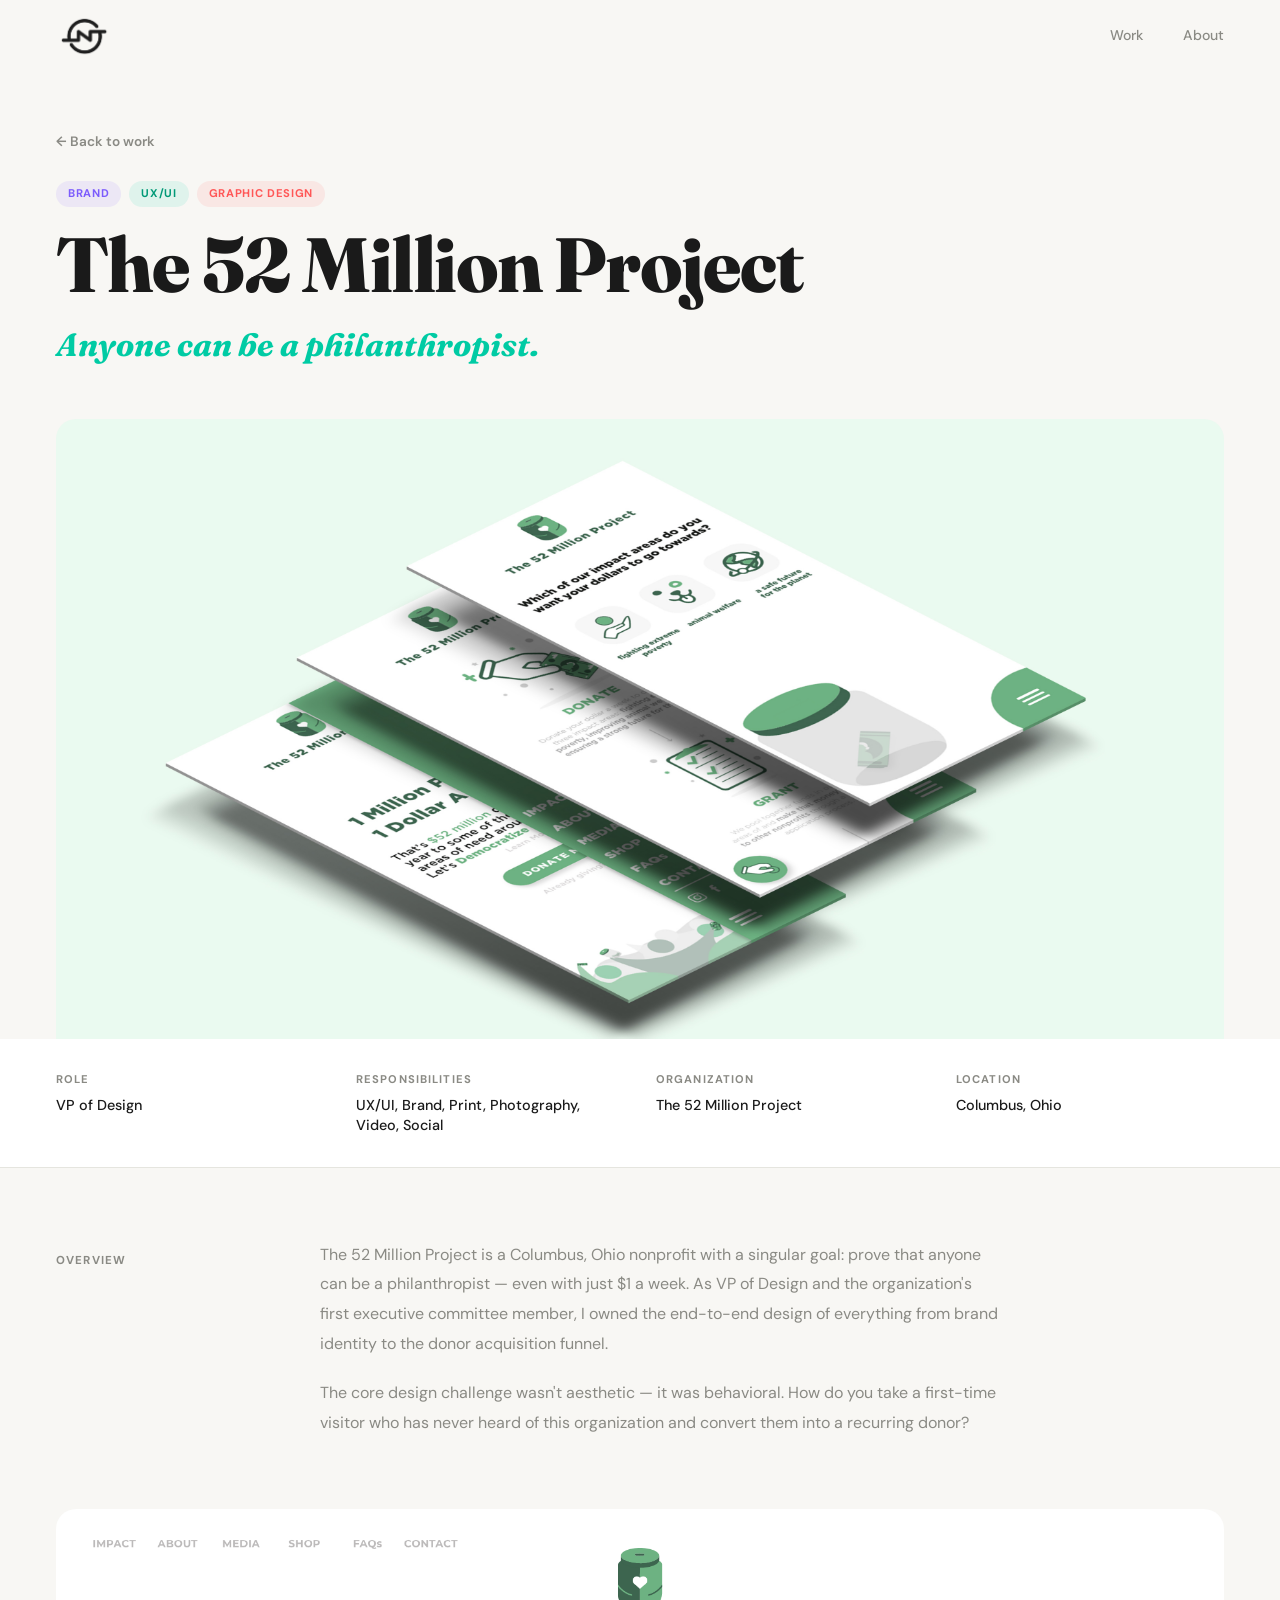
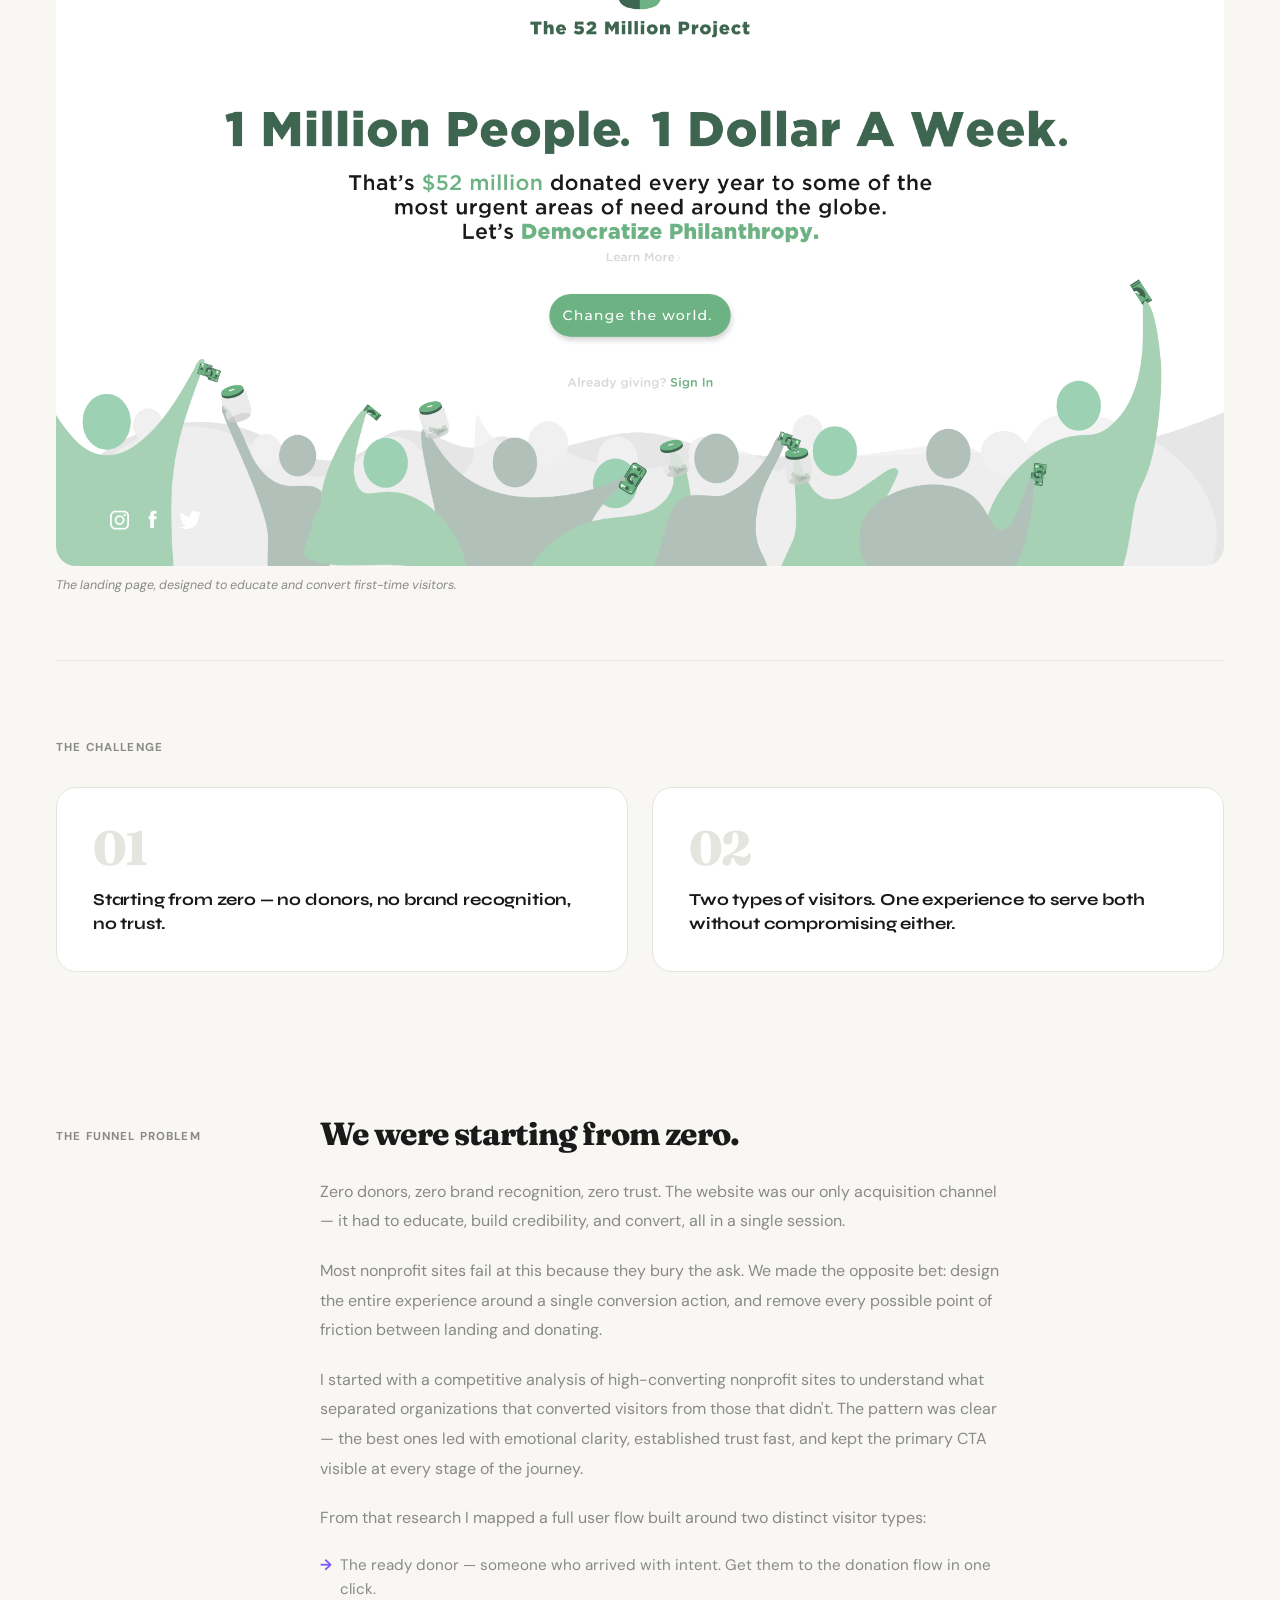
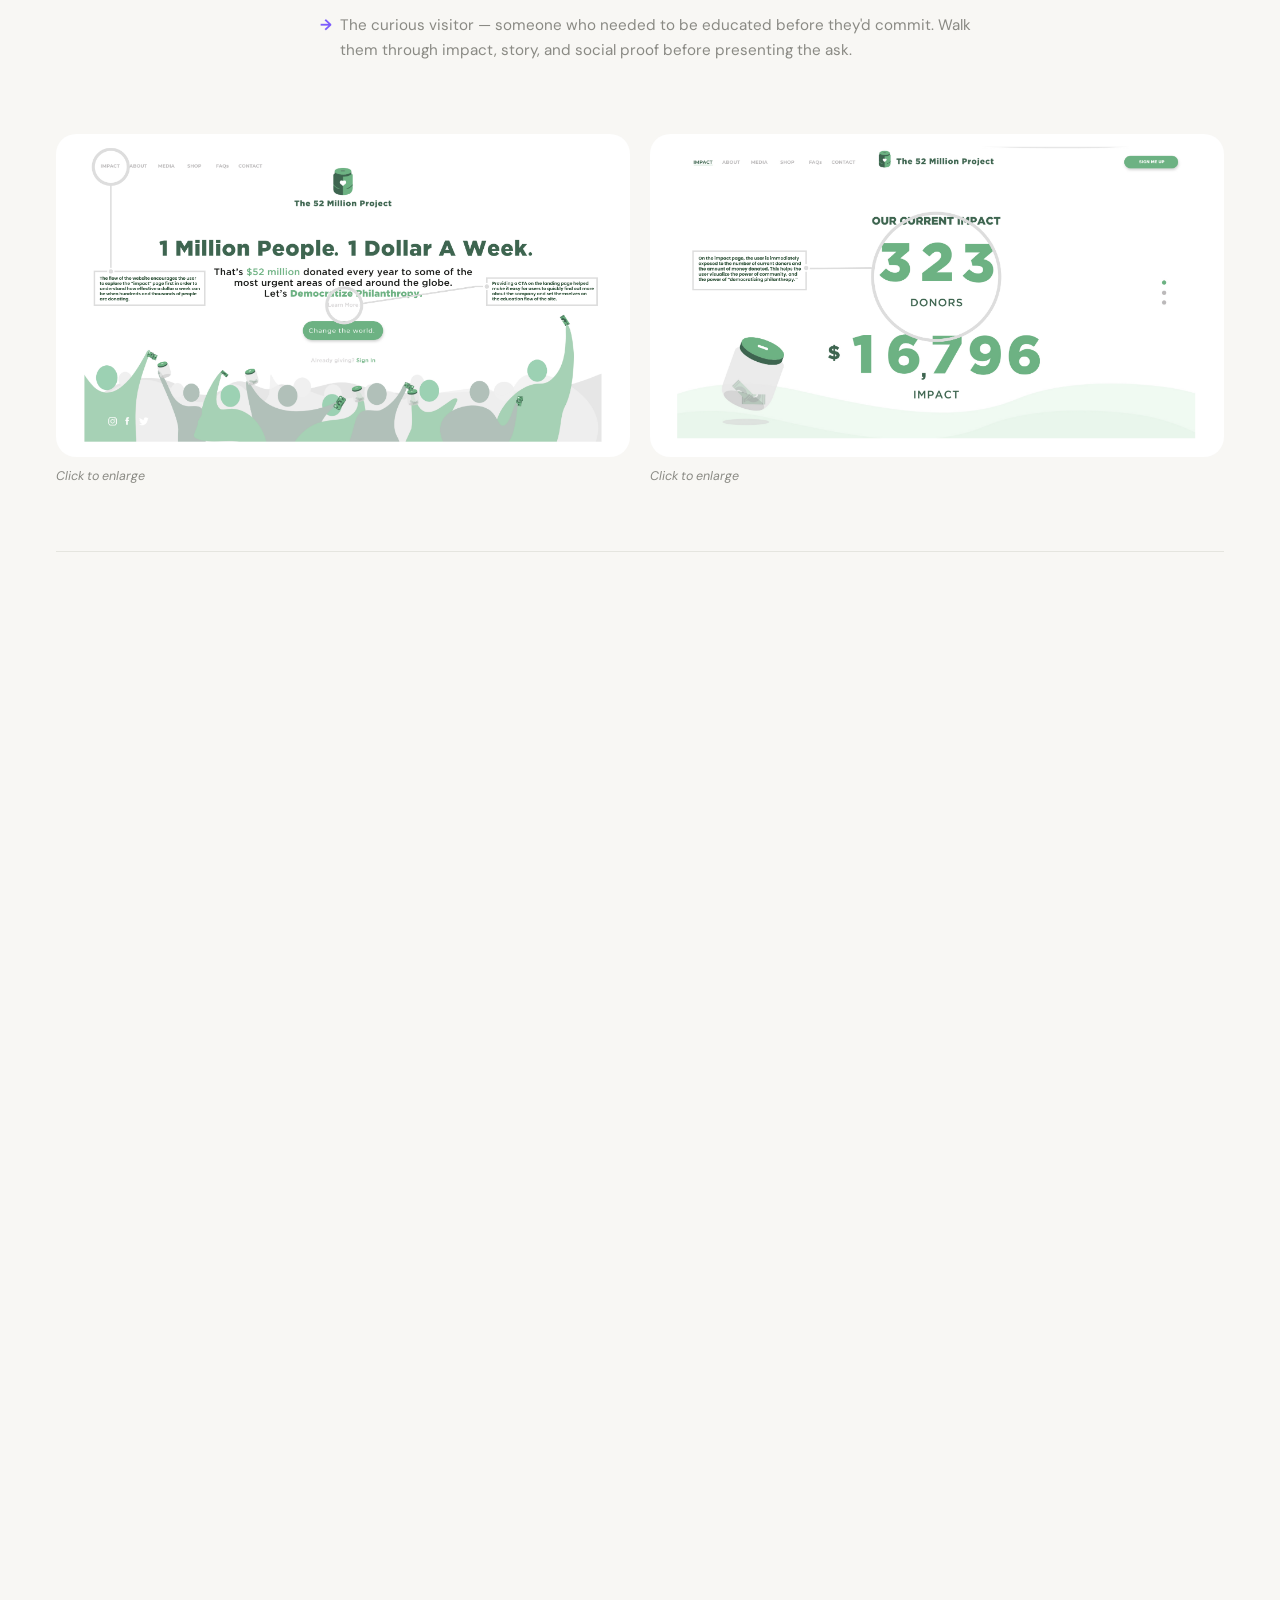
==== commit 7d94e9ed: "Rewrite 52 Million Project case study copy Co-Authored-By: Claude Sonnet 4.6 <noreply@anthropic.com>" ====
--- a/52-million-project.html
+++ b/52-million-project.html
@@ -70,10 +70,10 @@
       </div>
       <div class="cs-col-content">
         <p class="cs-body">
-          I was asked to be the first executive committee member of The 52 Million Project, a new nonprofit based in Columbus, Ohio. The mission is to educate people that anyone and everyone can be a philanthropist — even if it's donating just one dollar a week.
-        </p>
-        <p class="cs-body">
-          As Vice President of Design, my responsibilities span the full creative scope of the organization: UX/UI design, multimedia marketing materials, print collateral, photography, videography, and social media.
+          The 52 Million Project is a Columbus, Ohio nonprofit with a singular goal: prove that anyone can be a philanthropist — even with just $1 a week. As VP of Design and the organization's first executive committee member, I owned the end-to-end design of everything from brand identity to the donor acquisition funnel.
+        </p>
+        <p class="cs-body">
+          The core design challenge wasn't aesthetic — it was behavioral. How do you take a first-time visitor who has never heard of this organization and convert them into a recurring donor?
         </p>
       </div>
     </div>
@@ -94,39 +94,37 @@
       <div class="cs-problems-grid">
         <div class="cs-problem-card">
           <span class="cs-problem-number">01</span>
-          <h3 class="cs-problem-title">Educating potential donors on The 52 Million Project and the importance of "secondary impact."</h3>
+          <h3 class="cs-problem-title">Starting from zero — no donors, no brand recognition, no trust.</h3>
         </div>
         <div class="cs-problem-card">
           <span class="cs-problem-number">02</span>
-          <h3 class="cs-problem-title">Increasing the number of donors from zero to one million.</h3>
+          <h3 class="cs-problem-title">Two types of visitors. One experience to serve both without compromising either.</h3>
         </div>
       </div>
     </div>
   </section>
 
-  <!-- Problem 01 -->
-  <section class="cs-section reveal">
-    <div class="cs-section-inner cs-two-col">
-      <div class="cs-col-label">
-        <span class="cs-label">Problem 01</span>
-      </div>
-      <div class="cs-col-content">
-        <h2 class="cs-section-title">Educating donors on secondary impact.</h2>
-        <p class="cs-body">
-          To get this nonprofit off the ground, we knew our website would be our best selling point to attract and educate potential donors. Our main goal was to deliver a high-quality experience that would be easy to use, communicate trustworthiness, and tell the story of our nonprofit.
-        </p>
-        <p class="cs-body">
-          Knowing that we would need to educate potential donors before converting them to a donation, we began with a competitive analysis of similar nonprofits to understand their process of user education.
-        </p>
-        <p class="cs-body">
-          Mind-mapping the most important aspects of The 52 Million Project helped us identify which pages would be most crucial to the education experience. From that map we built a user flow covering:
-        </p>
+  <!-- The Funnel Problem -->
+  <section class="cs-section reveal">
+    <div class="cs-section-inner cs-two-col">
+      <div class="cs-col-label">
+        <span class="cs-label">The Funnel Problem</span>
+      </div>
+      <div class="cs-col-content">
+        <h2 class="cs-section-title">We were starting from zero.</h2>
+        <p class="cs-body">
+          Zero donors, zero brand recognition, zero trust. The website was our only acquisition channel — it had to educate, build credibility, and convert, all in a single session.
+        </p>
+        <p class="cs-body">
+          Most nonprofit sites fail at this because they bury the ask. We made the opposite bet: design the entire experience around a single conversion action, and remove every possible point of friction between landing and donating.
+        </p>
+        <p class="cs-body">
+          I started with a competitive analysis of high-converting nonprofit sites to understand what separated organizations that converted visitors from those that didn't. The pattern was clear — the best ones led with emotional clarity, established trust fast, and kept the primary CTA visible at every stage of the journey.
+        </p>
+        <p class="cs-body">From that research I mapped a full user flow built around two distinct visitor types:</p>
         <ul class="cs-list">
-          <li>An educational, yet eye-catching landing page</li>
-          <li>An impact page showcasing donor count and the 3 main areas of giving</li>
-          <li>A dedicated page explaining the importance of "secondary impact"</li>
-          <li>A company origin story</li>
-          <li>A contact page for questions, volunteering, and social connection</li>
+          <li>The ready donor — someone who arrived with intent. Get them to the donation flow in one click.</li>
+          <li>The curious visitor — someone who needed to be educated before they'd commit. Walk them through impact, story, and social proof before presenting the ask.</li>
         </ul>
       </div>
     </div>
@@ -152,22 +150,25 @@
 
   <div class="cs-divider"></div>
 
-  <!-- Problem 02 -->
-  <section class="cs-section reveal">
-    <div class="cs-section-inner cs-two-col">
-      <div class="cs-col-label">
-        <span class="cs-label">Problem 02</span>
-      </div>
-      <div class="cs-col-content">
-        <h2 class="cs-section-title">Converting visitors into donors.</h2>
-        <p class="cs-body">
-          The main goal of The 52 Million Project is to have 1 million people donate $1 a week. With 0 donors and 52 million to go, the process of converting visitors had to be simple, quick, and painless.
-        </p>
-        <p class="cs-body">
-          To ensure users always knew how to donate, we created a persistent call-to-action present on every page — keeping users one click or tap away from the donation flow at all times.
-        </p>
-        <p class="cs-body">
-          Using prototypes I created in Adobe XD as a guide, the website was built in Webflow by our partner developer. Throughout the build, I worked closely with the developer — conducting periodic testing to confirm functionality and ensure the finished site stayed true to our vision and resembled the prototype as closely as possible.
+  <!-- The Design Approach -->
+  <section class="cs-section reveal">
+    <div class="cs-section-inner cs-two-col">
+      <div class="cs-col-label">
+        <span class="cs-label">The Design Approach</span>
+      </div>
+      <div class="cs-col-content">
+        <h2 class="cs-section-title">Four decisions that shaped the experience.</h2>
+        <p class="cs-body"><strong>Persistent CTA across every page.</strong><br>
+          Rather than a single donation page buried in the nav, I designed a persistent call-to-action present at every scroll depth on every page. A visitor was never more than one tap away from converting — regardless of where they entered or how deep they went.
+        </p>
+        <p class="cs-body"><strong>Education before conversion.</strong><br>
+          For the skeptical visitor, we designed a dedicated "secondary impact" page explaining exactly where donations go and how $1 a week compounds into meaningful change. A deliberate friction-reducer — answering the trust objection before it could kill the conversion.
+        </p>
+        <p class="cs-body"><strong>Simplified information architecture.</strong><br>
+          Early wireframes spread content across four separate sections. Through stakeholder reviews and user flow analysis, I consolidated everything into a streamlined path that reduced cognitive load and kept visitors moving toward the donation action.
+        </p>
+        <p class="cs-body"><strong>Mobile-first donation flow.</strong><br>
+          Knowing a significant portion of traffic would arrive on mobile, I designed and prototyped the donation flow mobile-first — reducing form fields, simplifying decisions, and ensuring the CTA was thumb-accessible at every stage.
         </p>
       </div>
     </div>
@@ -185,6 +186,44 @@
       <img src="images/52MPImages/iPhone%20X-XS%20%E2%80%93%2028.png" alt="Mobile screen">
     </div>
   </div>
+
+  <div class="cs-divider"></div>
+
+  <!-- Process -->
+  <section class="cs-section reveal">
+    <div class="cs-section-inner cs-two-col">
+      <div class="cs-col-label">
+        <span class="cs-label">Process</span>
+      </div>
+      <div class="cs-col-content">
+        <h2 class="cs-section-title">From research to launch.</h2>
+        <ul class="cs-list">
+          <li>Competitive analysis of high-converting nonprofit sites</li>
+          <li>Mind-mapping + user flow definition for two visitor types</li>
+          <li>Lo-fi whiteboard wireframes</li>
+          <li>15+ high-fidelity prototype iterations in Adobe XD</li>
+          <li>Stakeholder reviews at each major iteration</li>
+          <li>Developer handoff and QA throughout the build</li>
+          <li>Periodic testing to ensure the live product matched conversion intent at every touchpoint</li>
+        </ul>
+      </div>
+    </div>
+  </section>
+
+  <!-- Outcome -->
+  <section class="cs-section reveal">
+    <div class="cs-section-inner cs-two-col">
+      <div class="cs-col-label">
+        <span class="cs-label">Outcome</span>
+      </div>
+      <div class="cs-col-content">
+        <h2 class="cs-section-title">A brand-new nonprofit with a credible digital presence.</h2>
+        <p class="cs-body">
+          Delivered a full donor acquisition experience — from brand identity through conversion flow — that gave a brand-new nonprofit the credibility and digital quality needed to compete with established organizations for donor attention and trust.
+        </p>
+      </div>
+    </div>
+  </section>
 
   <div class="cs-divider"></div>
 
--- a/case-study.css
+++ b/case-study.css
@@ -305,6 +305,41 @@
   object-fit: none;
   opacity: 0;
   pointer-events: none;
+}
+
+/* ===========================
+   PLACEHOLDER IMAGES
+=========================== */
+.cs-img-placeholder {
+  width: 100%;
+  min-height: 360px;
+  background: linear-gradient(135deg, #1a1a2e 0%, #16213e 60%, #0f3460 100%);
+  border-radius: var(--radius);
+  display: flex;
+  align-items: center;
+  justify-content: center;
+  border: 1px solid var(--border);
+}
+
+.cs-img-placeholder--full {
+  min-height: 520px;
+}
+
+.cs-cover-placeholder {
+  min-height: 480px;
+  border-radius: var(--radius) var(--radius) 0 0;
+}
+
+.cs-img-placeholder span {
+  font-size: 0.75rem;
+  font-weight: 700;
+  letter-spacing: 0.12em;
+  text-transform: uppercase;
+  color: rgba(255, 255, 255, 0.25);
+}
+
+.cs-problems-grid--three {
+  grid-template-columns: repeat(3, 1fr);
 }
 
 /* ===========================
@@ -415,7 +450,8 @@
   .cs-meta-grid { grid-template-columns: 1fr 1fr; gap: 24px; }
   .cs-section { padding: 48px 28px; }
   .cs-two-col { grid-template-columns: 1fr; gap: 24px; }
-  .cs-problems-grid { grid-template-columns: 1fr; }
+  .cs-problems-grid,
+  .cs-problems-grid--three { grid-template-columns: 1fr; }
   .cs-divider { margin: 0 28px; }
   .cs-next { padding: 48px 28px; }
   .cs-img-full,
